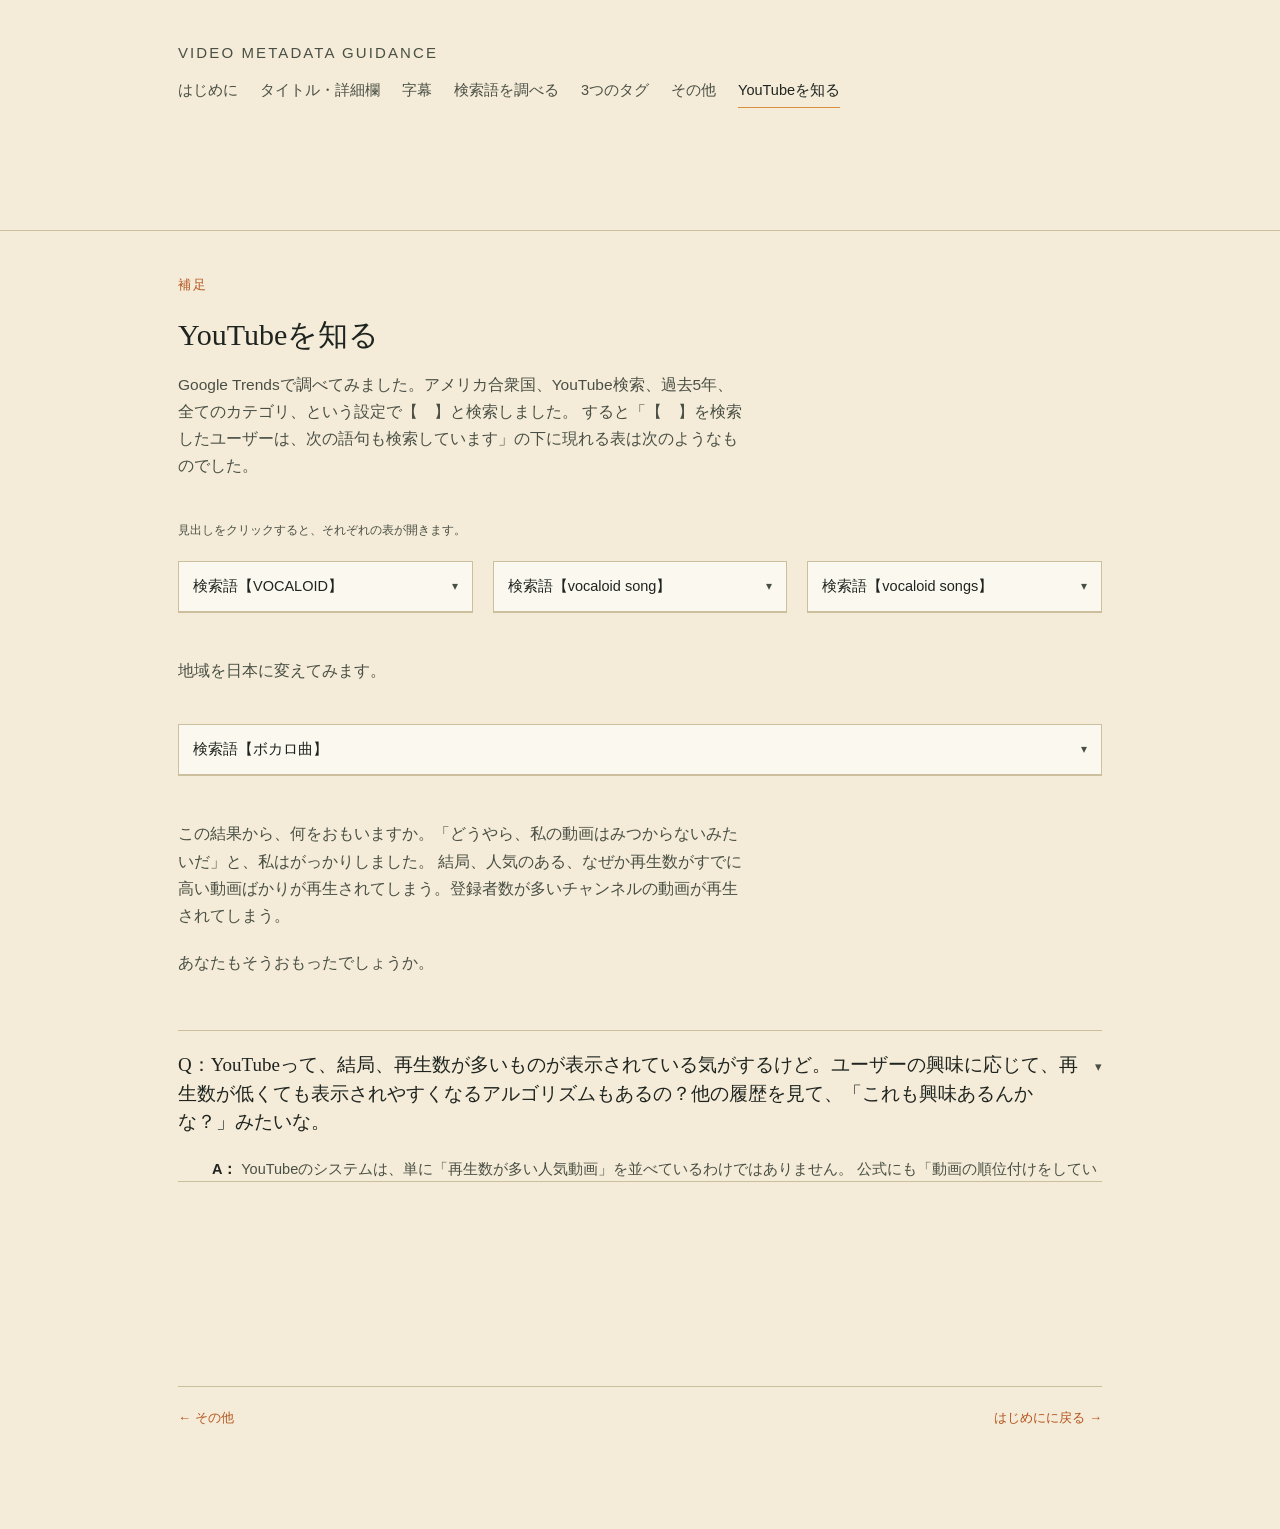
==== algorithm.html @ 9c87a184 "Add files via upload" ====
<!DOCTYPE html>
<html lang="ja">
<head>
<meta charset="UTF-8">
<meta name="viewport" content="width=device-width, initial-scale=1.0">
<title>YouTubeを知る | 動画メタデータ ガイダンス</title>
<link rel="stylesheet" href="style.css">
</head>
<body>

<header class="top">
  <div class="wrap">
    <div class="brand">VIDEO METADATA GUIDANCE</div>
    <nav class="pages">
      <a href="index.html">はじめに</a>
      <a href="description.html">タイトル・詳細欄</a>
      <a href="translation.html">字幕</a>
      <a href="keyword.html">検索語を調べる</a>
      <a href="threetags.html">3つのタグ</a>
      <a href="etc.html">その他</a>
      <a href="algorithm.html" aria-current="page">YouTubeを知る</a>
    </nav>
  </div>
</header>

<div class="wrap">

  <p class="section-label">補足</p>
  <h1>YouTubeを知る</h1>
  <p class="lede">
    Google Trendsで調べてみました。アメリカ合衆国、YouTube検索、過去5年、全てのカテゴリ、という設定で【　】と検索しました。
    すると「【　】を検索したユーザーは、次の語句も検索しています」の下に現れる表は次のようなものでした。
  </p>

  <p class="preview-label">見出しをクリックすると、それぞれの表が開きます。</p>

  <div class="query-row">

    <div class="query-col" data-open="false" id="q-1">
      <button class="query-trigger" data-target="q-1">
        <span class="query-label">検索語【VOCALOID】</span>
        <span class="query-caret">▾</span>
      </button>
      <div class="query-body">
        <div class="query-body-inner">
        <table class="query-table">
          <thead><tr><th>query</th><th class="num-cell">search interest</th></tr></thead>
          <tbody>
          <tr><td>vocaloid songs</td><td class="num-cell">100</td></tr>
          <tr><td>vocaloid cover</td><td class="num-cell">75</td></tr>
          <tr><td>vocaloid song</td><td class="num-cell">65</td></tr>
          <tr><td>vocaloid miku</td><td class="num-cell">58</td></tr>
          <tr><td>miku</td><td class="num-cell">57</td></tr>
          <tr><td>miku vocaloid</td><td class="num-cell">57</td></tr>
          <tr><td>english vocaloid</td><td class="num-cell">39</td></tr>
          <tr><td>vocaloid english</td><td class="num-cell">35</td></tr>
          <tr><td>vocaloid playlist</td><td class="num-cell">33</td></tr>
          <tr><td>hatsune miku vocaloid</td><td class="num-cell">23</td></tr>
          <tr><td>hatsune miku</td><td class="num-cell">23</td></tr>
          <tr><td>len vocaloid</td><td class="num-cell">20</td></tr>
          <tr><td>vocaloid dance</td><td class="num-cell">20</td></tr>
          <tr><td>vocaloid music</td><td class="num-cell">20</td></tr>
          <tr><td>vocaloid len</td><td class="num-cell">20</td></tr>
          <tr><td>teto vocaloid</td><td class="num-cell">19</td></tr>
          <tr><td>vocaloid teto</td><td class="num-cell">19</td></tr>
          <tr><td>teto</td><td class="num-cell">19</td></tr>
          <tr><td>vocaloid english cover</td><td class="num-cell">17</td></tr>
          <tr><td>gumi vocaloid</td><td class="num-cell">16</td></tr>
          <tr><td>rin vocaloid</td><td class="num-cell">16</td></tr>
          <tr><td>ghost vocaloid</td><td class="num-cell">15</td></tr>
          <tr><td>kaito</td><td class="num-cell">15</td></tr>
          <tr><td>vocaloid gumi</td><td class="num-cell">15</td></tr>
          <tr><td>vocaloid kaito</td><td class="num-cell">15</td></tr>
          <tr><td>kaito vocaloid</td><td class="num-cell">15</td></tr>
          <tr><td>gumi</td><td class="num-cell">14</td></tr>
          <tr><td>luka vocaloid</td><td class="num-cell">13</td></tr>
          <tr><td>vocaloid luka</td><td class="num-cell">12</td></tr>
          <tr><td>react to vocaloid</td><td class="num-cell">11</td></tr>
          <tr><td>miku songs</td><td class="num-cell">11</td></tr>
          <tr><td>vocaloid mmd</td><td class="num-cell">10</td></tr>
          <tr><td>mmd vocaloid</td><td class="num-cell">9</td></tr>
          <tr><td>karaoke vocaloid</td><td class="num-cell">9</td></tr>
          <tr><td>vocaloid karaoke</td><td class="num-cell">9</td></tr>
          <tr><td>magnet vocaloid</td><td class="num-cell">9</td></tr>
          <tr><td>vocaloid live</td><td class="num-cell">8</td></tr>
          <tr><td>project sekai</td><td class="num-cell">8</td></tr>
          <tr><td>echo</td><td class="num-cell">8</td></tr>
          <tr><td>vocaloid echo</td><td class="num-cell">7</td></tr>
          <tr><td>echo vocaloid</td><td class="num-cell">7</td></tr>
          <tr><td>sega vocaloid</td><td class="num-cell">7</td></tr>
          <tr><td>oliver vocaloid</td><td class="num-cell">6</td></tr>
          <tr><td>vocaloid oliver</td><td class="num-cell">6</td></tr>
          <tr><td>flower vocaloid</td><td class="num-cell">6</td></tr>
          <tr><td>vocaloid ghost rule</td><td class="num-cell">6</td></tr>
          <tr><td>ghost rule</td><td class="num-cell">6</td></tr>
          <tr><td>ia vocaloid</td><td class="num-cell">6</td></tr>
          <tr><td>vocaloid piano</td><td class="num-cell">6</td></tr>
          <tr><td>meiko vocaloid</td><td class="num-cell">5</td></tr>
          </tbody>
        </table>
        </div>
      </div>
    </div>

    <div class="query-col" data-open="false" id="q-2">
      <button class="query-trigger" data-target="q-2">
        <span class="query-label">検索語【vocaloid song】</span>
        <span class="query-caret">▾</span>
      </button>
      <div class="query-body">
        <div class="query-body-inner">
        <table class="query-table">
          <thead><tr><th>query</th><th class="num-cell">search interest</th></tr></thead>
          <tbody>
          <tr><td>miku songs</td><td class="num-cell">100</td></tr>
          <tr><td>miku</td><td class="num-cell">98</td></tr>
          <tr><td>vocaloid miku</td><td class="num-cell">96</td></tr>
          <tr><td>vocaloid song</td><td class="num-cell">86</td></tr>
          <tr><td>vocaloid cover</td><td class="num-cell">57</td></tr>
          <tr><td>vocaloid english songs</td><td class="num-cell">53</td></tr>
          <tr><td>vocaloid playlist</td><td class="num-cell">49</td></tr>
          <tr><td>hatsune miku songs</td><td class="num-cell">38</td></tr>
          <tr><td>hatsune miku</td><td class="num-cell">38</td></tr>
          <tr><td>vocaloid creepy songs</td><td class="num-cell">36</td></tr>
          <tr><td>creepy vocaloid songs</td><td class="num-cell">36</td></tr>
          <tr><td>len songs</td><td class="num-cell">34</td></tr>
          <tr><td>len vocaloid</td><td class="num-cell">34</td></tr>
          <tr><td>teto vocaloid</td><td class="num-cell">31</td></tr>
          <tr><td>teto</td><td class="num-cell">31</td></tr>
          <tr><td>vocaloid music</td><td class="num-cell">30</td></tr>
          <tr><td>vocaloid love songs</td><td class="num-cell">30</td></tr>
          <tr><td>sad vocaloid songs</td><td class="num-cell">28</td></tr>
          <tr><td>dark vocaloid songs</td><td class="num-cell">27</td></tr>
          <tr><td>popular vocaloid songs</td><td class="num-cell">27</td></tr>
          <tr><td>top vocaloid songs</td><td class="num-cell">23</td></tr>
          <tr><td>vocaloid english cover</td><td class="num-cell">23</td></tr>
          <tr><td>gumi vocaloid</td><td class="num-cell">22</td></tr>
          <tr><td>gumi songs</td><td class="num-cell">22</td></tr>
          <tr><td>gumi</td><td class="num-cell">22</td></tr>
          <tr><td>best vocaloid songs</td><td class="num-cell">22</td></tr>
          <tr><td>kaito vocaloid</td><td class="num-cell">21</td></tr>
          <tr><td>kaito</td><td class="num-cell">21</td></tr>
          <tr><td>miku song</td><td class="num-cell">19</td></tr>
          <tr><td>luka vocaloid</td><td class="num-cell">19</td></tr>
          <tr><td>project sekai</td><td class="num-cell">17</td></tr>
          <tr><td>project sekai songs</td><td class="num-cell">17</td></tr>
          <tr><td>japanese songs</td><td class="num-cell">17</td></tr>
          <tr><td>ghost vocaloid</td><td class="num-cell">16</td></tr>
          <tr><td>how to make vocaloid songs</td><td class="num-cell">11</td></tr>
          <tr><td>kikuo</td><td class="num-cell">10</td></tr>
          <tr><td>rin and len songs</td><td class="num-cell">10</td></tr>
          <tr><td>meiko vocaloid</td><td class="num-cell">9</td></tr>
          <tr><td>meiko vocaloid songs</td><td class="num-cell">9</td></tr>
          <tr><td>kagamine rin</td><td class="num-cell">8</td></tr>
          <tr><td>flower vocaloid</td><td class="num-cell">8</td></tr>
          <tr><td>oliver vocaloid</td><td class="num-cell">8</td></tr>
          <tr><td>vocaloid halloween songs</td><td class="num-cell">8</td></tr>
          <tr><td>halloween vocaloid songs</td><td class="num-cell">8</td></tr>
          <tr><td>neru vocaloid</td><td class="num-cell">8</td></tr>
          <tr><td>world is mine</td><td class="num-cell">8</td></tr>
          <tr><td>rolling girl</td><td class="num-cell">8</td></tr>
          <tr><td>vocaloid christmas songs</td><td class="num-cell">8</td></tr>
          <tr><td>mesmerizer</td><td class="num-cell">8</td></tr>
          <tr><td>maretu</td><td class="num-cell">7</td></tr>
          </tbody>
        </table>
        </div>
      </div>
    </div>

    <div class="query-col" data-open="false" id="q-3">
      <button class="query-trigger" data-target="q-3">
        <span class="query-label">検索語【vocaloid songs】</span>
        <span class="query-caret">▾</span>
      </button>
      <div class="query-body">
        <div class="query-body-inner">
        <table class="query-table">
          <thead><tr><th>query</th><th class="num-cell">search interest</th></tr></thead>
          <tbody>
          <tr><td>miku</td><td class="num-cell">100</td></tr>
          <tr><td>vocaloid miku</td><td class="num-cell">99</td></tr>
          <tr><td>miku songs</td><td class="num-cell">96</td></tr>
          <tr><td>vocaloid song</td><td class="num-cell">85</td></tr>
          <tr><td>vocaloid cover</td><td class="num-cell">57</td></tr>
          <tr><td>vocaloid english songs</td><td class="num-cell">52</td></tr>
          <tr><td>vocaloid playlist</td><td class="num-cell">48</td></tr>
          <tr><td>hatsune miku songs</td><td class="num-cell">38</td></tr>
          <tr><td>hatsune miku</td><td class="num-cell">38</td></tr>
          <tr><td>creepy vocaloid songs</td><td class="num-cell">35</td></tr>
          <tr><td>vocaloid creepy songs</td><td class="num-cell">35</td></tr>
          <tr><td>len vocaloid</td><td class="num-cell">33</td></tr>
          <tr><td>len songs</td><td class="num-cell">33</td></tr>
          <tr><td>teto</td><td class="num-cell">30</td></tr>
          <tr><td>teto vocaloid</td><td class="num-cell">30</td></tr>
          <tr><td>vocaloid music</td><td class="num-cell">30</td></tr>
          <tr><td>vocaloid love songs</td><td class="num-cell">30</td></tr>
          <tr><td>sad vocaloid songs</td><td class="num-cell">27</td></tr>
          <tr><td>dark vocaloid songs</td><td class="num-cell">27</td></tr>
          <tr><td>popular vocaloid songs</td><td class="num-cell">26</td></tr>
          <tr><td>top vocaloid songs</td><td class="num-cell">23</td></tr>
          <tr><td>gumi vocaloid</td><td class="num-cell">22</td></tr>
          <tr><td>vocaloid english cover</td><td class="num-cell">22</td></tr>
          <tr><td>gumi songs</td><td class="num-cell">22</td></tr>
          <tr><td>gumi</td><td class="num-cell">22</td></tr>
          <tr><td>best vocaloid songs</td><td class="num-cell">21</td></tr>
          <tr><td>kaito vocaloid</td><td class="num-cell">21</td></tr>
          <tr><td>kaito</td><td class="num-cell">21</td></tr>
          <tr><td>miku song</td><td class="num-cell">18</td></tr>
          <tr><td>luka vocaloid</td><td class="num-cell">18</td></tr>
          <tr><td>japanese songs</td><td class="num-cell">17</td></tr>
          <tr><td>project sekai songs</td><td class="num-cell">17</td></tr>
          <tr><td>project sekai</td><td class="num-cell">17</td></tr>
          <tr><td>ghost vocaloid</td><td class="num-cell">15</td></tr>
          <tr><td>how to make vocaloid songs</td><td class="num-cell">10</td></tr>
          <tr><td>kikuo</td><td class="num-cell">10</td></tr>
          <tr><td>rin and len songs</td><td class="num-cell">10</td></tr>
          <tr><td>meiko vocaloid songs</td><td class="num-cell">9</td></tr>
          <tr><td>meiko vocaloid</td><td class="num-cell">9</td></tr>
          <tr><td>kagamine rin</td><td class="num-cell">8</td></tr>
          <tr><td>vocaloid halloween songs</td><td class="num-cell">8</td></tr>
          <tr><td>flower vocaloid</td><td class="num-cell">8</td></tr>
          <tr><td>halloween vocaloid songs</td><td class="num-cell">8</td></tr>
          <tr><td>world is mine</td><td class="num-cell">8</td></tr>
          <tr><td>oliver vocaloid</td><td class="num-cell">8</td></tr>
          <tr><td>vocaloid christmas songs</td><td class="num-cell">8</td></tr>
          <tr><td>mesmerizer</td><td class="num-cell">8</td></tr>
          <tr><td>neru vocaloid</td><td class="num-cell">8</td></tr>
          <tr><td>rolling girl</td><td class="num-cell">8</td></tr>
          <tr><td>gakupo</td><td class="num-cell">7</td></tr>
          </tbody>
        </table>
        </div>
      </div>
    </div>

  </div>

  <p class="lede">地域を日本に変えてみます。</p>

  <div class="query-row query-row-single">

    <div class="query-col" data-open="false" id="q-4">
      <button class="query-trigger" data-target="q-4">
        <span class="query-label">検索語【ボカロ曲】</span>
        <span class="query-caret">▾</span>
      </button>
      <div class="query-body">
        <div class="query-body-inner">
        <table class="query-table">
          <thead><tr><th>query</th><th class="num-cell">search interest</th></tr></thead>
          <tbody>
          <tr><td>ボカロ 曲</td><td class="num-cell">100</td></tr>
          <tr><td>曲</td><td class="num-cell">100</td></tr>
          <tr><td>ボカロ</td><td class="num-cell">100</td></tr>
          <tr><td>曲 ボカロ</td><td class="num-cell">96</td></tr>
          <tr><td>曲 人気</td><td class="num-cell">17</td></tr>
          <tr><td>ボカロ 人気</td><td class="num-cell">17</td></tr>
          <tr><td>人気 曲</td><td class="num-cell">17</td></tr>
          <tr><td>ボカロ 曲 人気</td><td class="num-cell">17</td></tr>
          <tr><td>人気 曲 ボカロ</td><td class="num-cell">17</td></tr>
          <tr><td>人気 ボカロ</td><td class="num-cell">17</td></tr>
          <tr><td>ボカロ 人気 曲</td><td class="num-cell">17</td></tr>
          <tr><td>人気 ボカロ 曲</td><td class="num-cell">16</td></tr>
          <tr><td>ボカロ メドレー</td><td class="num-cell">12</td></tr>
          <tr><td>ボカロ 歌っ て みた</td><td class="num-cell">7</td></tr>
          <tr><td>歌 ボカロ</td><td class="num-cell">7</td></tr>
          <tr><td>歌っ て みた</td><td class="num-cell">6</td></tr>
          <tr><td>ボカロ カラオケ</td><td class="num-cell">5</td></tr>
          <tr><td>カラオケ ボカロ</td><td class="num-cell">5</td></tr>
          <tr><td>プロセカ 曲</td><td class="num-cell">3</td></tr>
          <tr><td>ボカロ かっこいい 曲</td><td class="num-cell">3</td></tr>
          <tr><td>かっこいい 曲 ボカロ</td><td class="num-cell">3</td></tr>
          <tr><td>プロセカ</td><td class="num-cell">3</td></tr>
          <tr><td>かっこいい 曲</td><td class="num-cell">3</td></tr>
          <tr><td>かっこいい ボカロ</td><td class="num-cell">3</td></tr>
          <tr><td>かっこいい ボカロ 曲</td><td class="num-cell">3</td></tr>
          <tr><td>人気 の 曲</td><td class="num-cell">3</td></tr>
          <tr><td>ボカロ ピアノ</td><td class="num-cell">2</td></tr>
          <tr><td>ボカロ 病み 曲</td><td class="num-cell">2</td></tr>
          <tr><td>病み 曲 ボカロ</td><td class="num-cell">2</td></tr>
          <tr><td>ピアノ ボカロ</td><td class="num-cell">2</td></tr>
          <tr><td>病み 曲</td><td class="num-cell">2</td></tr>
          <tr><td>可愛い 曲 ボカロ</td><td class="num-cell">2</td></tr>
          <tr><td>ボカロ 可愛い 曲</td><td class="num-cell">2</td></tr>
          <tr><td>可愛い 曲</td><td class="num-cell">2</td></tr>
          <tr><td>可愛い ボカロ</td><td class="num-cell">2</td></tr>
          <tr><td>東方 曲</td><td class="num-cell">2</td></tr>
          <tr><td>流行り の 曲</td><td class="num-cell">2</td></tr>
          <tr><td>可愛い ボカロ 曲</td><td class="num-cell">2</td></tr>
          <tr><td>流行り の 曲 ボカロ</td><td class="num-cell">2</td></tr>
          <tr><td>東方</td><td class="num-cell">2</td></tr>
          <tr><td>夏 ボカロ</td><td class="num-cell">2</td></tr>
          <tr><td>デュエット 曲</td><td class="num-cell">2</td></tr>
          <tr><td>初音 ミク</td><td class="num-cell">2</td></tr>
          <tr><td>ボカロ 懐かしい 曲</td><td class="num-cell">2</td></tr>
          <tr><td>デュエット 曲 ボカロ</td><td class="num-cell">2</td></tr>
          <tr><td>ボカロ デュエット 曲</td><td class="num-cell">2</td></tr>
          <tr><td>懐かしい 曲</td><td class="num-cell">2</td></tr>
          <tr><td>ボカロ 悲しい 曲</td><td class="num-cell">2</td></tr>
          <tr><td>懐かしい ボカロ</td><td class="num-cell">2</td></tr>
          <tr><td>悲しい 曲 ボカロ</td><td class="num-cell">2</td></tr>
          </tbody>
        </table>
        </div>
      </div>
    </div>

  </div>

  <div class="field-block">
    <p class="lede" style="margin-bottom:20px;">
      この結果から、何をおもいますか。「どうやら、私の動画はみつからないみたいだ」と、私はがっかりしました。
      結局、人気のある、なぜか再生数がすでに高い動画ばかりが再生されてしまう。登録者数が多いチャンネルの動画が再生されてしまう。
    </p>
    <p class="lede" style="margin-bottom:0;">
      あなたもそうおもったでしょうか。
    </p>
  </div>

  <div class="accordion" id="accordion">

    <div class="acc-item" data-open="false" id="acc-1">
      <button class="acc-trigger" data-target="acc-1">
        <span class="acc-head">
          <span class="acc-title">Q：YouTubeって、結局、再生数が多いものが表示されている気がするけど。ユーザーの興味に応じて、再生数が低くても表示されやすくなるアルゴリズムもあるの？他の履歴を見て、「これも興味あるんかな？」みたいな。</span>
          <span class="acc-caret">▾</span>
        </span>
      </button>
      <div class="acc-body">
        <div class="acc-body-inner">

          <p>
            <strong style="color:var(--ink);">A：</strong>
            YouTubeのシステムは、単に「再生数が多い人気動画」を並べているわけではありません。
            公式にも「動画の順位付けをしているのではなく、視聴者一人ひとりに合わせた動画を引き出すシステム（パーソナライゼーション）」であると明言されています。<sup>[1]</sup>
          </p>
          <p>
            具体的に、再生数が少なくてもあなたの画面に表示される仕組みや、裏側のアルゴリズムは以下の通りです。
          </p>

          <p style="color:var(--ink); font-weight:500; margin-top:20px;">① 2段階の選考（候補生成とランキング）</p>
          <p>
            YouTubeのアルゴリズムは、動画を選ぶ際に大きく2つのステップを踏んでいます。<sup>[1]</sup>
          </p>
          <p>
            <strong style="color:var(--ink);">ステップ1：候補生成（Candidate Generation）</strong><br>
            膨大な動画（数百万本以上）の中から、あなたの「視聴履歴」「検索履歴」、さらに「あなたと似た視聴傾向を持つ他のユーザーの動き」をAIが分析します。
            ここで「この人はこれも興味あるんじゃないか？」という動画が数百本まで絞り込まれます。
            この段階では、再生数の多さは関係なく、趣味嗜好のマッチ度が最優先されます。<sup>[1]</sup>
          </p>
          <p>
            <strong style="color:var(--ink);">ステップ2：ランキング（Ranking）</strong><br>
            絞り込まれた数百本の中で、最終的な表示順位（おすすめの上位に置くかなど）を決めます。
            ここで初めて「クリック率」や「視聴維持率（どれだけ長く見られているか）」といった動画のパフォーマンスが加味されます。<sup>[1]</sup>
          </p>
          <p>
            つまり、ステップ1の時点であなたの興味にドンピシャであれば、再生数が100回や200回といった生まれたての動画でも、あなたのおすすめ画面（ホーム画面）の候補にしっかりと残ります。
          </p>

          <p style="color:var(--ink); font-weight:500; margin-top:20px;">② 「これも興味あるかも？」を予測する仕組み</p>
          <p>
            質問にある「他の履歴を見て連想する」ような動きは、協調フィルタリング（Collaborative Filtering）やディープラーニングといったAI技術によって行われています。
          </p>
          <p>
            <strong style="color:var(--ink);">ジャンルが違ってもおすすめされる理由</strong><br>
            例えば、あなたが普段「ガジェットのレビュー動画」と「ソロキャンプの動画」をよく見ているとします。
            するとAIは、「ガジェット好きとキャンプ好きの人は、実は『自作の軽キャンピングカー動画』もよく見ているな」という隠れた共通パターンを学習します。
          </p>
          <p>
            <strong style="color:var(--ink);">ニッチな動画の拾い上げ</strong><br>
            たとえその『軽キャンピングカー動画』の再生数が数十回しかなくても、あなたの過去の視聴履歴の組み合わせから「この人なら高確率で興味を持つ」とAIが判断すれば、ピンポイントであなたのおすすめに浮上してきます。
          </p>

          <p style="color:var(--ink); font-weight:500; margin-top:20px;">③ なぜ「結局、再生数が多いもの」に見えるのか？</p>
          <p>
            それでも再生数が多い動画ばかりが目につくのには、以下の理由があります。
          </p>
          <p>
            <strong style="color:var(--ink);">ホーム画面と「次の動画（関連動画）」の違い</strong><br>
            YouTubeの公式解説によると、ホーム画面は「あなたの好みの履歴」を最も重視して動画を集めますが、
            動画を再生している横に出てくる「次の動画（関連動画）」は、今見ている動画と関連性が高く、かつ「みんなが次によく見ている（＝再生数や満足度が高い）動画」が選ばれやすい傾向があります。
          </p>
          <p>
            <strong style="color:var(--ink);">打率の高さ（クリック率）</strong><br>
            再生数が多い動画は、サムネイルの魅力やテーマの普遍性が高く、多くの人が思わずクリックしてしまう「万人受けする要素」を持っています。
            そのため、AIが小規模な動画を提案してくれていても、無意識にスルーしてしまい、結果的に大ヒット動画ばかりが記憶に残るという心理的な側面もあります。
          </p>

          <p style="color:var(--ink); font-weight:500; margin-top:20px;">④ 探索（Exploration）アルゴリズム</p>
          <p>
            YouTubeの推薦システムには、ユーザーが同じような動画ばかり見て飽きるのを防ぐため、意図的に「新しい出会いを提供する（探索：Exploration）」ロジックが組み込まれています。
          </p>
          <p>
            <strong style="color:var(--ink);">フィルターバブルの破壊</strong><br>
            普段の視聴傾向から少しだけ外れた、あるいは同じジャンルでも「まだあなたが一度も見たことがない、再生数の少ないチャンネル」の動画を、ホーム画面のスクロールの途中にポツンと混ぜて表示させます。
            これは、ユーザーの潜在的な新しい興味を開拓するためのアルゴリズム的な「実験」です。
          </p>

        </div>
      </div>
    </div>

  </div>

</div>

<div class="wrap">
  <footer class="pagefoot">
    <a href="etc.html">← その他</a>
    <a href="index.html">はじめにに戻る →</a>
  </footer>
</div>

<script>
  // クリックで開閉するトグル共通処理（アコーディオン・Q&A・検索語表で共用）。
  // 高さは grid-template-rows: 0fr / 1fr の切り替えでCSS側が自動対応するため、
  // JS側は data-open の付け替えだけでよい。
  function setupToggle(triggerSelector, itemSelector) {
    document.querySelectorAll(triggerSelector).forEach(trigger => {
      trigger.addEventListener('click', () => {
        const item = trigger.closest(itemSelector);
        const isOpen = item.getAttribute('data-open') === 'true';
        item.setAttribute('data-open', isOpen ? 'false' : 'true');
      });
    });
  }

  setupToggle('.acc-trigger', '.acc-item');
  setupToggle('.qa-trigger', '.qa-item');
  setupToggle('.query-trigger', '.query-col');
</script>

<button class="to-top" id="toTop" aria-label="ページの一番上へ戻る">
  <svg viewBox="0 0 24 24" stroke-width="2" stroke-linecap="round" stroke-linejoin="round">
    <path d="M12 19V5"></path>
    <path d="M5 12l7-7 7 7"></path>
  </svg>
</button>
<script>
  const toTop = document.getElementById('toTop');
  window.addEventListener('scroll', () => {
    toTop.classList.toggle('visible', window.scrollY > 300);
  });
  toTop.addEventListener('click', () => {
    window.scrollTo({ top: 0, behavior: 'smooth' });
  });
</script>

</body>
</html>
---- style.css ----
:root {
  --bg: #f4ecd8;
  --ink: #1f2420;
  --ink-soft: #4a4f45;
  --line: #cbbf9e;
  --panel: #fbf8ef;
  --accent: #b5551f;
  --accent-soft: #d98e3e;
  --good: #4c6b4f;
  --warn: #b5551f;
}

/* ---------- 基本 ---------- */
* { box-sizing: border-box; }

body {
  margin: 0;
  background: var(--bg);
  color: var(--ink);
  font-family: "Hiragino Mincho ProN", "Yu Mincho", Georgia, serif;
  line-height: 1.75;
}

.wrap { max-width: 980px; margin: 0 auto; padding: 0 28px 100px; }
.sans { font-family: "Hiragino Kaku Gothic ProN", "Yu Gothic", sans-serif; }

/* ---------- ヘッダー・ナビゲーション ---------- */
header.top {
  border-bottom: 1px solid var(--line);
  padding: 40px 0 22px;
  margin-bottom: 44px;
}
header.top .wrap {
  display: flex;
  align-items: baseline;
  justify-content: space-between;
  flex-wrap: wrap;
  gap: 12px 24px;
}
.brand {
  font-size: 15px;
  letter-spacing: 0.14em;
  color: var(--ink-soft);
  font-family: "Hiragino Kaku Gothic ProN", "Yu Gothic", sans-serif;
}
nav.pages {
  display: flex;
  gap: 22px;
  flex-wrap: wrap;
  font-family: "Hiragino Kaku Gothic ProN", "Yu Gothic", sans-serif;
}
nav.pages a {
  font-size: 14.5px;
  color: var(--ink-soft);
  text-decoration: none;
  padding-bottom: 3px;
  border-bottom: 1px solid transparent;
}
nav.pages a:hover,
nav.pages a[aria-current="page"] {
  color: var(--ink);
  border-bottom-color: var(--accent-soft);
}

/* ---------- 見出し・リード文 ---------- */
h1 { font-size: 30px; font-weight: 500; margin: 0 0 10px; }
.lede {
  font-family: "Hiragino Kaku Gothic ProN", "Yu Gothic", sans-serif;
  font-size: 15.5px;
  color: var(--ink-soft);
  max-width: 66ch;
  margin: 0 0 40px;
}
.section-label {
  font-family: "Hiragino Kaku Gothic ProN", "Yu Gothic", sans-serif;
  font-size: 12.5px;
  letter-spacing: 0.12em;
  color: var(--accent);
  margin: 0 0 12px;
}

/* ---------- 入力ブロック共通 ---------- */
.field-block { margin-bottom: 54px; }
.field-head {
  display: flex;
  justify-content: space-between;
  align-items: baseline;
  margin-bottom: 10px;
  flex-wrap: wrap;
  gap: 6px 16px;
}
.field-head h2 { font-size: 20px; font-weight: 500; margin: 0; }
.field-note {
  font-family: "Hiragino Kaku Gothic ProN", "Yu Gothic", sans-serif;
  font-size: 13.5px;
  color: var(--ink-soft);
  margin: 0 0 14px;
}

.counter {
  font-family: "SFMono-Regular", Menlo, Consolas, monospace;
  font-size: 13.5px;
  color: var(--ink-soft);
}
.counter b { color: var(--ink); font-weight: 600; }
.counter.state-good b { color: var(--good); }
.counter.state-warn b { color: var(--warn); }

textarea,
input[type="text"],
select {
  width: 100%;
  font-family: "Hiragino Kaku Gothic ProN", "Yu Gothic", sans-serif;
  font-size: 14.5px;
  color: var(--ink);
  background: var(--panel);
  border: 1px solid var(--line);
  padding: 12px 14px;
  resize: vertical;
  line-height: 1.7;
}
textarea:focus,
input[type="text"]:focus,
select:focus {
  outline: none;
  border-color: var(--accent-soft);
}
#titleInput { font-size: 17px; }
#descInput { min-height: 220px; }

.row2 { display: grid; grid-template-columns: 1fr 1fr; gap: 20px; margin-bottom: 16px; }
.row2 label {
  display: block;
  font-family: "Hiragino Kaku Gothic ProN", "Yu Gothic", sans-serif;
  font-size: 12.5px;
  color: var(--ink-soft);
  margin-bottom: 6px;
}

/* ---------- 目盛り付きプログレスバー ---------- */
.ruler { position: relative; height: 8px; background: var(--line); margin: 14px 0 6px; }
.ruler .fill {
  position: absolute;
  top: 0; left: 0; height: 100%;
  background: var(--accent-soft);
  transition: width 0.1s linear;
}
.ruler .fill.over { background: var(--warn); }
.ruler .mark { position: absolute; top: -3px; width: 1px; height: 14px; background: var(--ink); opacity: 0.35; }
.ruler .mark-label {
  position: absolute;
  top: 12px;
  font-size: 11px;
  font-family: "Hiragino Kaku Gothic ProN", "Yu Gothic", sans-serif;
  color: var(--ink-soft);
  white-space: nowrap;
  transform: translateX(-50%);
}

/* ---------- 検索結果プレビュー（SERP） ---------- */
.preview-label {
  font-family: "Hiragino Kaku Gothic ProN", "Yu Gothic", sans-serif;
  font-size: 12px;
  color: var(--ink-soft);
  margin: 34px 0 8px;
}
.serp {
  background: var(--panel);
  border: 1px solid var(--line);
  padding: 16px 18px;
  max-width: 560px;
}
.serp .serp-title {
  color: #1a0dab;
  font-family: Arial, sans-serif;
  font-size: 18px;
  line-height: 1.3;
  margin-bottom: 4px;
  word-break: break-word;
}
.serp .serp-meta {
  font-family: Arial, sans-serif;
  font-size: 12.5px;
  color: #4a4f45;
  margin-bottom: 6px;
}
.serp .serp-desc {
  font-family: Arial, sans-serif;
  font-size: 13px;
  color: #3c3c3c;
  line-height: 1.5;
}
.serp .serp-desc .cut { color: #8a8578; }

/* ---------- 統計表示 ---------- */
.stat-bar { display: flex; gap: 28px; margin: 16px 0 4px; flex-wrap: wrap; }
.stat { font-family: "Hiragino Kaku Gothic ProN", "Yu Gothic", sans-serif; }
.stat .num {
  font-family: "SFMono-Regular", Menlo, Consolas, monospace;
  font-size: 22px;
  color: var(--ink);
  display: block;
}
.stat .num.warn { color: var(--warn); }
.stat .num.good { color: var(--good); }
.stat .label { font-size: 12px; color: var(--ink-soft); }

/* ---------- ヒント・注意リスト ---------- */
.tips {
  font-family: "Hiragino Kaku Gothic ProN", "Yu Gothic", sans-serif;
  margin-top: 22px;
  padding-top: 18px;
  border-top: 1px solid var(--line);
}
.tips ul { margin: 0; padding-left: 0; list-style: none; }
.tips li {
  font-size: 13.5px;
  color: var(--ink-soft);
  padding: 8px 0 8px 18px;
  position: relative;
}
.tips li::before { content: "―"; position: absolute; left: 0; color: var(--accent-soft); }
.tips li.flag { color: var(--warn); }
.tips li.flag::before { content: "!"; color: var(--warn); font-weight: bold; }

/* ---------- トップページ：ページ一覧マップ ---------- */
.map {
  display: grid;
  grid-template-columns: 1fr;
  gap: 1px;
  background: var(--line);
  border: 1px solid var(--line);
  margin-bottom: 52px;
}
.map a {
  background: var(--panel);
  text-decoration: none;
  color: inherit;
  padding: 22px 24px;
  display: flex;
  flex-direction: column;
  gap: 8px;
  transition: background 0.15s ease;
}
.map a:hover { background: #fffdf6; }
.map h2 { font-size: 19px; font-weight: 500; margin: 0; }
.map p {
  font-family: "Hiragino Kaku Gothic ProN", "Yu Gothic", sans-serif;
  font-size: 13.5px;
  color: var(--ink-soft);
  margin: 0;
  line-height: 1.65;
}
.map .go {
  font-family: "Hiragino Kaku Gothic ProN", "Yu Gothic", sans-serif;
  font-size: 13px;
  color: var(--accent);
  white-space: nowrap;
}

/* ---------- トップページ：共通の考え方 ---------- */
.principles { border-top: 1px solid var(--line); padding-top: 32px; }
.principles ol {
  font-family: "Hiragino Kaku Gothic ProN", "Yu Gothic", sans-serif;
  padding: 0;
  margin: 0;
  list-style: none;
  counter-reset: p;
}
.principles li {
  counter-increment: p;
  display: grid;
  grid-template-columns: 30px 1fr;
  gap: 4px 16px;
  padding: 16px 0;
  border-bottom: 1px solid var(--line);
  font-size: 14.5px;
  color: var(--ink-soft);
}
.principles li::before {
  content: counter(p);
  font-family: Georgia, serif;
  font-size: 15px;
  color: var(--accent);
}
.principles strong {
  display: block;
  color: var(--ink);
  font-weight: 500;
  margin-bottom: 3px;
}

/* ---------- 字幕ページ：言語チェックリスト ---------- */
.lang-grid {
  display: grid;
  grid-template-columns: repeat(auto-fill, minmax(150px, 1fr));
  gap: 1px;
  background: var(--line);
  border: 1px solid var(--line);
  margin-top: 6px;
}
.lang-grid label {
  background: var(--panel);
  padding: 10px 12px;
  display: flex;
  align-items: center;
  gap: 8px;
  font-family: "Hiragino Kaku Gothic ProN", "Yu Gothic", sans-serif;
  font-size: 13.5px;
  cursor: pointer;
}
.lang-grid input[type="checkbox"] { accent-color: var(--accent); }

/* ---------- 検索語ページ：タグ入力 ---------- */
.tag-input-row { display: flex; gap: 8px; margin-bottom: 14px; }
.tag-input-row input { flex: 1; }
.tag-input-row button {
  font-family: "Hiragino Kaku Gothic ProN", "Yu Gothic", sans-serif;
  font-size: 14px;
  background: var(--ink);
  color: var(--bg);
  border: none;
  padding: 0 22px;
  cursor: pointer;
}
.tag-input-row button:hover { background: var(--accent); }

.tag-list { display: flex; flex-wrap: wrap; gap: 8px; margin-bottom: 14px; min-height: 34px; }
.tag-chip {
  font-family: "Hiragino Kaku Gothic ProN", "Yu Gothic", sans-serif;
  font-size: 13.5px;
  background: var(--panel);
  border: 1px solid var(--line);
  padding: 6px 10px 6px 12px;
  display: flex;
  align-items: center;
  gap: 8px;
}
.tag-chip .len { color: var(--ink-soft); font-size: 11.5px; }
.tag-chip .remove { cursor: pointer; color: var(--ink-soft); font-size: 15px; line-height: 1; }
.tag-chip .remove:hover { color: var(--warn); }
.tag-chip.over { border-color: var(--warn); }

/* ---------- 検索語ページ：キーワード頻度テーブル ---------- */
.kw-table {
  width: 100%;
  border-collapse: collapse;
  font-family: "Hiragino Kaku Gothic ProN", "Yu Gothic", sans-serif;
  font-size: 13.5px;
}
.kw-table th, .kw-table td { text-align: left; padding: 9px 10px; border-bottom: 1px solid var(--line); }
.kw-table th { color: var(--ink-soft); font-weight: 500; font-size: 12px; letter-spacing: 0.04em; }
.kw-table td.bar-cell { width: 40%; }
.kw-bar { height: 10px; background: var(--accent-soft); }
.kw-table tr.in-tags td:first-child { color: var(--good); }

/* ---------- アコーディオン（トグル開閉） ---------- */
.accordion { border-top: 1px solid var(--line); margin-bottom: 44px; }
.acc-item { border-bottom: 1px solid var(--line); }

.acc-trigger {
  display: block;
  width: 100%;
  text-align: left;
  background: none;
  border: none;
  cursor: pointer;
  padding: 20px 0;
  font: inherit;
  color: var(--ink);
}
.acc-trigger:hover .acc-title { color: var(--accent); }
.acc-trigger:focus-visible { outline: 2px solid var(--accent-soft); outline-offset: 4px; }

.acc-head { display: flex; align-items: baseline; gap: 14px; }
.acc-mark {
  font-family: Georgia, serif;
  font-size: 20px;
  color: var(--accent);
  flex-shrink: 0;
  width: 1.4em;
}
.acc-title {
  font-size: 19px;
  font-weight: 500;
  line-height: 1.5;
  transition: color 0.15s ease;
}
.acc-caret {
  margin-left: auto;
  font-family: "Hiragino Kaku Gothic ProN", "Yu Gothic", sans-serif;
  font-size: 13px;
  color: var(--ink-soft);
  flex-shrink: 0;
  transition: transform 0.15s ease;
}
.acc-item[data-open="true"] .acc-caret { transform: rotate(180deg); }

.acc-body {
  display: grid;
  grid-template-rows: 0fr;
  transition: grid-template-rows 0.25s ease;
}
.acc-item[data-open="true"] .acc-body { grid-template-rows: 1fr; }

.acc-body-inner {
  overflow: hidden;
  font-family: "Hiragino Kaku Gothic ProN", "Yu Gothic", sans-serif;
  font-size: 14.5px;
  color: var(--ink-soft);
  padding: 0 0 24px 34px;
}
.acc-body-inner p { margin: 0 0 14px; }
.acc-body-inner p:last-child { margin-bottom: 0; }
.acc-body-inner code {
  font-family: "SFMono-Regular", Menlo, Consolas, monospace;
  font-size: 13px;
  background: var(--panel);
  border: 1px solid var(--line);
  padding: 1px 6px;
}

/* Q&A：入れ子のトグル */
.qa-block { margin-top: 4px; }
.qa-item { border-top: 1px solid var(--line); }
.qa-item:first-child { border-top: none; }

.qa-trigger {
  display: flex;
  align-items: baseline;
  gap: 10px;
  width: 100%;
  text-align: left;
  background: none;
  border: none;
  cursor: pointer;
  padding: 14px 0;
  font: inherit;
}
.qa-trigger:hover .qa-label { color: var(--accent); }
.qa-trigger:focus-visible { outline: 2px solid var(--accent-soft); outline-offset: 4px; }

.qa-mark {
  font-family: "Hiragino Kaku Gothic ProN", "Yu Gothic", sans-serif;
  font-size: 13px;
  font-weight: 700;
  color: var(--accent);
  flex-shrink: 0;
}
.qa-label {
  font-family: "Hiragino Kaku Gothic ProN", "Yu Gothic", sans-serif;
  font-size: 14.5px;
  color: var(--ink);
  line-height: 1.6;
  transition: color 0.15s ease;
}
.qa-caret {
  margin-left: auto;
  font-size: 12px;
  color: var(--ink-soft);
  flex-shrink: 0;
  transition: transform 0.15s ease;
}
.qa-item[data-open="true"] .qa-caret { transform: rotate(180deg); }

.qa-body {
  display: grid;
  grid-template-rows: 0fr;
  transition: grid-template-rows 0.25s ease;
}
.qa-item[data-open="true"] .qa-body { grid-template-rows: 1fr; }

.qa-body-inner {
  overflow: hidden;
  font-family: "Hiragino Kaku Gothic ProN", "Yu Gothic", sans-serif;
  font-size: 14px;
  color: var(--ink-soft);
  padding: 0 0 18px 23px;
}
.qa-body-inner p { margin: 0 0 10px; }
.qa-body-inner p:last-child { margin-bottom: 0; }
.qa-body-inner code {
  font-family: "SFMono-Regular", Menlo, Consolas, monospace;
  font-size: 12.5px;
  background: var(--panel);
  border: 1px solid var(--line);
  padding: 1px 6px;
}
.qa-body-inner ul { margin: 8px 0; padding-left: 20px; }
.qa-body-inner li { margin-bottom: 4px; }

/* ---------- ページトップへ戻る（固定ボタン） ---------- */
.to-top {
  position: fixed;
  right: 24px;
  bottom: 24px;
  width: 46px;
  height: 46px;
  display: flex;
  align-items: center;
  justify-content: center;
  background: var(--ink);
  border: 1px solid var(--ink);
  border-radius: 50%;
  cursor: pointer;
  opacity: 0;
  visibility: hidden;
  transform: translateY(8px);
  transition: opacity 0.2s ease, transform 0.2s ease, background 0.15s ease;
  z-index: 100;
}
.to-top.visible { opacity: 1; visibility: visible; transform: translateY(0); }
.to-top:hover { background: var(--accent); border-color: var(--accent); }
.to-top:focus-visible { outline: 2px solid var(--accent-soft); outline-offset: 3px; }
.to-top svg { width: 20px; height: 20px; stroke: var(--bg); fill: none; }

@media (max-width: 620px) {
  .to-top { right: 16px; bottom: 16px; width: 42px; height: 42px; }
}

/* ---------- 検索語トグル：横並びの表グループ ---------- */
.query-row {
  display: grid;
  grid-template-columns: repeat(3, 1fr);
  gap: 20px;
  align-items: start;
  margin: 20px 0 44px;
}
.query-col { min-width: 0; }

.query-trigger {
  display: flex;
  align-items: center;
  gap: 10px;
  width: 100%;
  text-align: left;
  background: var(--panel);
  border: 1px solid var(--line);
  cursor: pointer;
  padding: 12px 14px;
  font: inherit;
}
.query-trigger:hover { border-color: var(--accent-soft); }
.query-trigger:hover .query-label { color: var(--accent); }
.query-trigger:focus-visible { outline: 2px solid var(--accent-soft); outline-offset: 3px; }

.query-label {
  font-family: "Hiragino Kaku Gothic ProN", "Yu Gothic", sans-serif;
  font-size: 14.5px;
  font-weight: 500;
  color: var(--ink);
  transition: color 0.15s ease;
}
.query-caret {
  margin-left: auto;
  font-size: 12px;
  color: var(--ink-soft);
  flex-shrink: 0;
  transition: transform 0.15s ease;
}
.query-col[data-open="true"] .query-caret { transform: rotate(180deg); }
.query-col[data-open="true"] .query-trigger { border-color: var(--accent-soft); }

.query-body {
  display: grid;
  grid-template-rows: 0fr;
  transition: grid-template-rows 0.25s ease;
}
.query-col[data-open="true"] .query-body { grid-template-rows: 1fr; }

.query-body-inner {
  overflow: hidden auto;
  max-height: 420px;
  border: 1px solid var(--line);
  border-top: none;
}

.query-table {
  width: 100%;
  border-collapse: collapse;
  font-family: "Hiragino Kaku Gothic ProN", "Yu Gothic", sans-serif;
  font-size: 12.5px;
}
.query-table th, .query-table td {
  text-align: left;
  padding: 6px 10px;
  border-bottom: 1px solid var(--line);
}
.query-table th {
  position: sticky;
  top: 0;
  background: var(--panel);
  color: var(--ink-soft);
  font-weight: 500;
  font-size: 11px;
  letter-spacing: 0.04em;
}
.query-table td.num-cell {
  font-family: "SFMono-Regular", Menlo, Consolas, monospace;
  color: var(--ink-soft);
  text-align: right;
  width: 3.5em;
}
.query-table tr:last-child td { border-bottom: none; }

@media (max-width: 820px) {
  .query-row { grid-template-columns: 1fr; }
}

.query-row.query-row-single { grid-template-columns: 1fr; }

/* ---------- フッター ---------- */
footer.pagefoot {
  margin-top: 60px;
  padding-top: 20px;
  border-top: 1px solid var(--line);
  font-family: "Hiragino Kaku Gothic ProN", "Yu Gothic", sans-serif;
  font-size: 13px;
  color: var(--ink-soft);
  display: flex;
  justify-content: space-between;
  flex-wrap: wrap;
  gap: 8px 16px;
}
footer.pagefoot a { color: var(--accent); text-decoration: none; }

footer {
  margin-top: 56px;
  font-family: "Hiragino Kaku Gothic ProN", "Yu Gothic", sans-serif;
  font-size: 12.5px;
  color: var(--ink-soft);
}

/* ---------- レスポンシブ ---------- */
@media (max-width: 620px) {
  h1 { font-size: 24px; }
  .map { grid-template-columns: 1fr; }
  .field-head { flex-direction: column; align-items: flex-start; }
  .row2 { grid-template-columns: 1fr; }
}
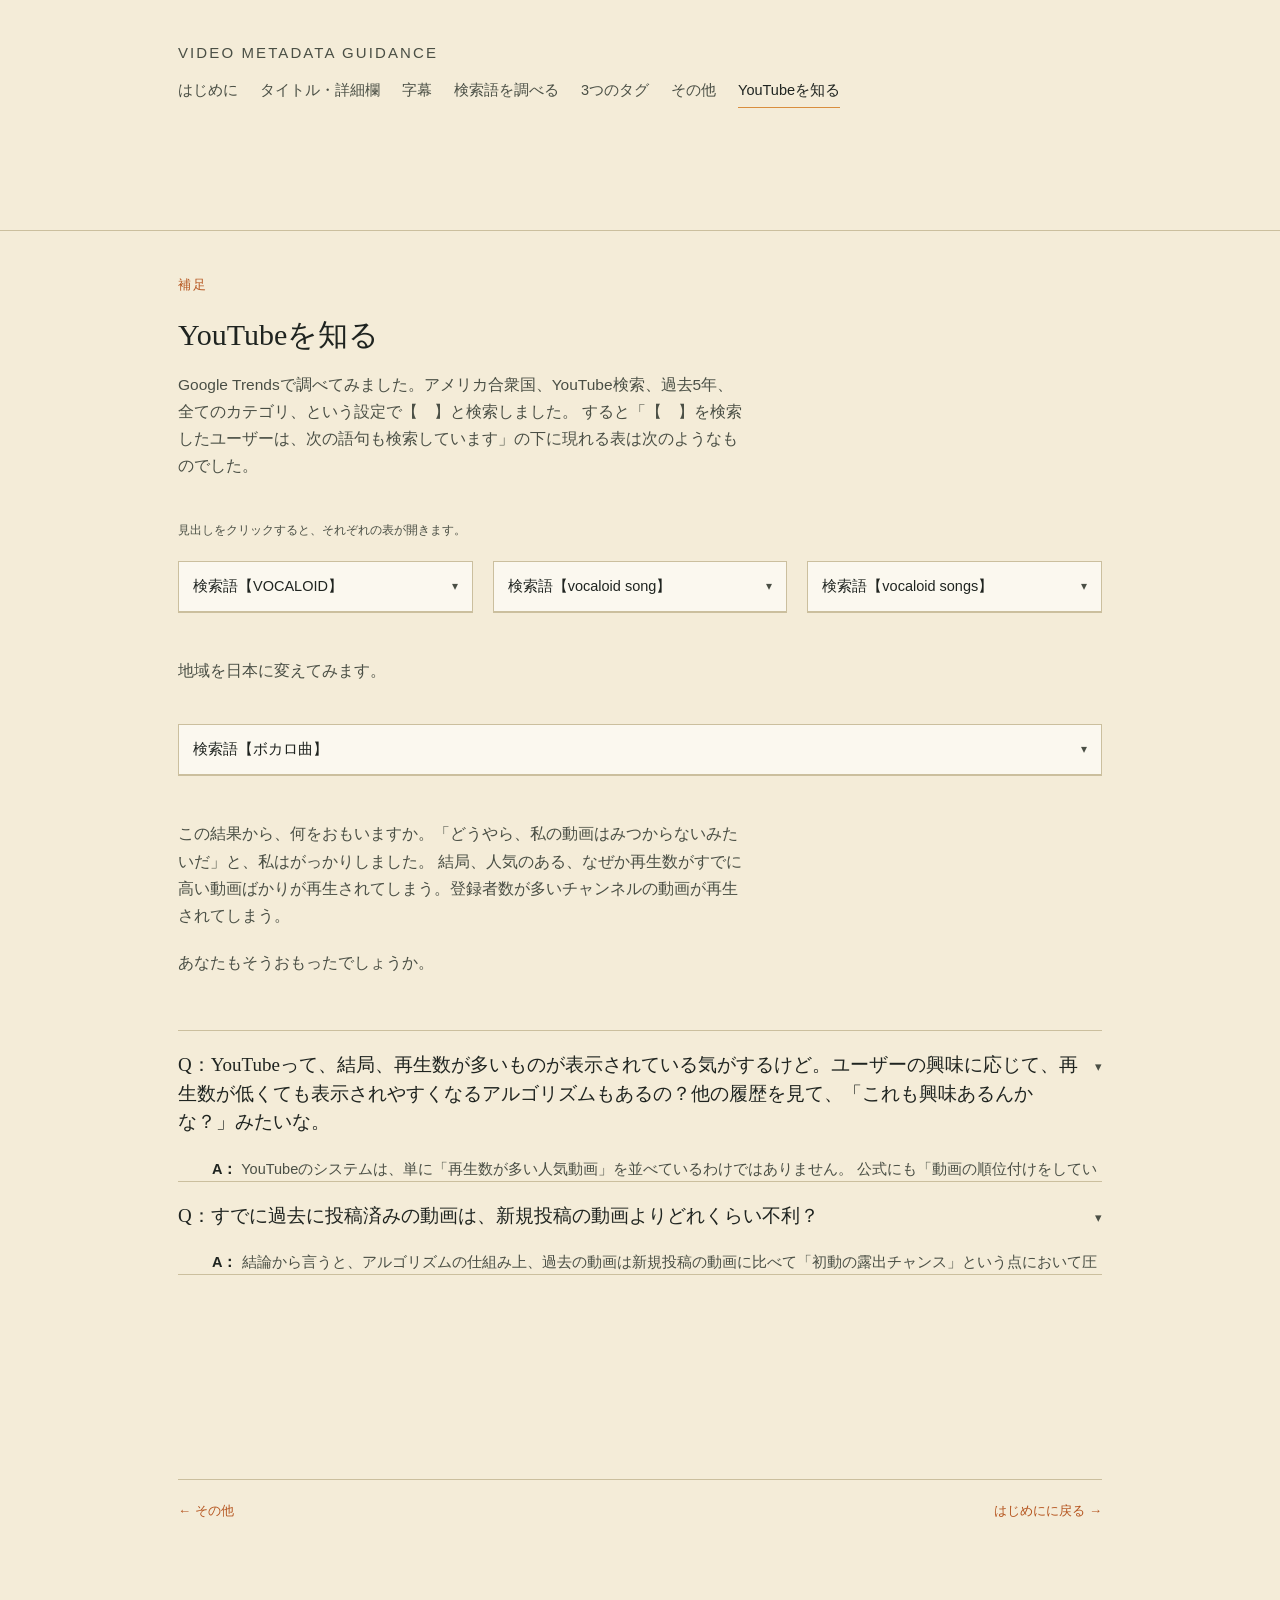
==== commit e02f49d3: "Add files via upload" ====
--- a/algorithm.html
+++ b/algorithm.html
@@ -339,63 +339,219 @@
             具体的に、再生数が少なくてもあなたの画面に表示される仕組みや、裏側のアルゴリズムは以下の通りです。
           </p>
 
-          <p style="color:var(--ink); font-weight:500; margin-top:20px;">① 2段階の選考（候補生成とランキング）</p>
+          <div class="qa-block">
+            <div class="qa-item" data-open="false" id="qa-num-1">
+              <button class="qa-trigger" data-target="qa-num-1">
+                <span class="qa-mark">①</span>
+                <span class="qa-label">2段階の選考（候補生成とランキング）</span>
+                <span class="qa-caret">▾</span>
+              </button>
+              <div class="qa-body">
+                <div class="qa-body-inner">
+                  <p>
+                    YouTubeのアルゴリズムは、動画を選ぶ際に大きく2つのステップを踏んでいます。<sup>[1]</sup>
+                  </p>
+                  <p>
+                    <strong style="color:var(--ink);">ステップ1：候補生成（Candidate Generation）</strong><br>
+                    膨大な動画（数百万本以上）の中から、あなたの「視聴履歴」「検索履歴」、さらに「あなたと似た視聴傾向を持つ他のユーザーの動き」をAIが分析します。
+                    ここで「この人はこれも興味あるんじゃないか？」という動画が数百本まで絞り込まれます。
+                    この段階では、再生数の多さは関係なく、趣味嗜好のマッチ度が最優先されます。<sup>[1]</sup>
+                  </p>
+                  <p>
+                    <strong style="color:var(--ink);">ステップ2：ランキング（Ranking）</strong><br>
+                    絞り込まれた数百本の中で、最終的な表示順位（おすすめの上位に置くかなど）を決めます。
+                    ここで初めて「クリック率」や「視聴維持率（どれだけ長く見られているか）」といった動画のパフォーマンスが加味されます。<sup>[1]</sup>
+                  </p>
+                  <p>
+                    つまり、ステップ1の時点であなたの興味にドンピシャであれば、再生数が100回や200回といった生まれたての動画でも、あなたのおすすめ画面（ホーム画面）の候補にしっかりと残ります。
+                  </p>
+                </div>
+              </div>
+            </div>
+
+            <div class="qa-item" data-open="false" id="qa-num-2">
+              <button class="qa-trigger" data-target="qa-num-2">
+                <span class="qa-mark">②</span>
+                <span class="qa-label">「これも興味あるかも？」を予測する仕組み</span>
+                <span class="qa-caret">▾</span>
+              </button>
+              <div class="qa-body">
+                <div class="qa-body-inner">
+                  <p>
+                    質問にある「他の履歴を見て連想する」ような動きは、協調フィルタリング（Collaborative Filtering）やディープラーニングといったAI技術によって行われています。
+                  </p>
+                  <p>
+                    <strong style="color:var(--ink);">ジャンルが違ってもおすすめされる理由</strong><br>
+                    例えば、あなたが普段「ガジェットのレビュー動画」と「ソロキャンプの動画」をよく見ているとします。
+                    するとAIは、「ガジェット好きとキャンプ好きの人は、実は『自作の軽キャンピングカー動画』もよく見ているな」という隠れた共通パターンを学習します。
+                  </p>
+                  <p>
+                    <strong style="color:var(--ink);">ニッチな動画の拾い上げ</strong><br>
+                    たとえその『軽キャンピングカー動画』の再生数が数十回しかなくても、あなたの過去の視聴履歴の組み合わせから「この人なら高確率で興味を持つ」とAIが判断すれば、ピンポイントであなたのおすすめに浮上してきます。
+                  </p>
+                </div>
+              </div>
+            </div>
+
+            <div class="qa-item" data-open="false" id="qa-num-3">
+              <button class="qa-trigger" data-target="qa-num-3">
+                <span class="qa-mark">③</span>
+                <span class="qa-label">なぜ「結局、再生数が多いもの」に見えるのか？</span>
+                <span class="qa-caret">▾</span>
+              </button>
+              <div class="qa-body">
+                <div class="qa-body-inner">
+                  <p>
+                    それでも再生数が多い動画ばかりが目につくのには、以下の理由があります。
+                  </p>
+                  <p>
+                    <strong style="color:var(--ink);">ホーム画面と「次の動画（関連動画）」の違い</strong><br>
+                    YouTubeの公式解説によると、ホーム画面は「あなたの好みの履歴」を最も重視して動画を集めますが、
+                    動画を再生している横に出てくる「次の動画（関連動画）」は、今見ている動画と関連性が高く、かつ「みんなが次によく見ている（＝再生数や満足度が高い）動画」が選ばれやすい傾向があります。
+                  </p>
+                  <p>
+                    <strong style="color:var(--ink);">打率の高さ（クリック率）</strong><br>
+                    再生数が多い動画は、サムネイルの魅力やテーマの普遍性が高く、多くの人が思わずクリックしてしまう「万人受けする要素」を持っています。
+                    そのため、AIが小規模な動画を提案してくれていても、無意識にスルーしてしまい、結果的に大ヒット動画ばかりが記憶に残るという心理的な側面もあります。
+                  </p>
+                </div>
+              </div>
+            </div>
+
+            <div class="qa-item" data-open="false" id="qa-num-4">
+              <button class="qa-trigger" data-target="qa-num-4">
+                <span class="qa-mark">④</span>
+                <span class="qa-label">探索（Exploration）アルゴリズム</span>
+                <span class="qa-caret">▾</span>
+              </button>
+              <div class="qa-body">
+                <div class="qa-body-inner">
+                  <p>
+                    YouTubeの推薦システムには、ユーザーが同じような動画ばかり見て飽きるのを防ぐため、意図的に「新しい出会いを提供する（探索：Exploration）」ロジックが組み込まれています。
+                  </p>
+                  <p>
+                    <strong style="color:var(--ink);">フィルターバブルの破壊</strong><br>
+                    普段の視聴傾向から少しだけ外れた、あるいは同じジャンルでも「まだあなたが一度も見たことがない、再生数の少ないチャンネル」の動画を、ホーム画面のスクロールの途中にポツンと混ぜて表示させます。
+                    これは、ユーザーの潜在的な新しい興味を開拓するためのアルゴリズム的な「実験」です。
+                  </p>
+                </div>
+              </div>
+            </div>
+          </div>
+
+        </div>
+      </div>
+    </div>
+
+    <div class="acc-item" data-open="false" id="acc-2">
+      <button class="acc-trigger" data-target="acc-2">
+        <span class="acc-head">
+          <span class="acc-title">Q：すでに過去に投稿済みの動画は、新規投稿の動画よりどれくらい不利？</span>
+          <span class="acc-caret">▾</span>
+        </span>
+      </button>
+      <div class="acc-body">
+        <div class="acc-body-inner">
+
           <p>
-            YouTubeのアルゴリズムは、動画を選ぶ際に大きく2つのステップを踏んでいます。<sup>[1]</sup>
+            <strong style="color:var(--ink);">A：</strong>
+            結論から言うと、アルゴリズムの仕組み上、過去の動画は新規投稿の動画に比べて「初動の露出チャンス」という点において圧倒的に不利です。
           </p>
           <p>
-            <strong style="color:var(--ink);">ステップ1：候補生成（Candidate Generation）</strong><br>
-            膨大な動画（数百万本以上）の中から、あなたの「視聴履歴」「検索履歴」、さらに「あなたと似た視聴傾向を持つ他のユーザーの動き」をAIが分析します。
-            ここで「この人はこれも興味あるんじゃないか？」という動画が数百本まで絞り込まれます。
-            この段階では、再生数の多さは関係なく、趣味嗜好のマッチ度が最優先されます。<sup>[1]</sup>
+            ただし、動画のテーマによっては時間が経ってから化ける「エバーグリーン（不朽）の強み」もあり、完全に不利一択というわけではありません。
           </p>
           <p>
-            <strong style="color:var(--ink);">ステップ2：ランキング（Ranking）</strong><br>
-            絞り込まれた数百本の中で、最終的な表示順位（おすすめの上位に置くかなど）を決めます。
-            ここで初めて「クリック率」や「視聴維持率（どれだけ長く見られているか）」といった動画のパフォーマンスが加味されます。<sup>[1]</sup>
+            具体的にどれくらい、なぜ不利なのか、その裏側にあるアルゴリズムの格差を解説します。
           </p>
-          <p>
-            つまり、ステップ1の時点であなたの興味にドンピシャであれば、再生数が100回や200回といった生まれたての動画でも、あなたのおすすめ画面（ホーム画面）の候補にしっかりと残ります。
-          </p>
-
-          <p style="color:var(--ink); font-weight:500; margin-top:20px;">② 「これも興味あるかも？」を予測する仕組み</p>
-          <p>
-            質問にある「他の履歴を見て連想する」ような動きは、協調フィルタリング（Collaborative Filtering）やディープラーニングといったAI技術によって行われています。
-          </p>
-          <p>
-            <strong style="color:var(--ink);">ジャンルが違ってもおすすめされる理由</strong><br>
-            例えば、あなたが普段「ガジェットのレビュー動画」と「ソロキャンプの動画」をよく見ているとします。
-            するとAIは、「ガジェット好きとキャンプ好きの人は、実は『自作の軽キャンピングカー動画』もよく見ているな」という隠れた共通パターンを学習します。
-          </p>
-          <p>
-            <strong style="color:var(--ink);">ニッチな動画の拾い上げ</strong><br>
-            たとえその『軽キャンピングカー動画』の再生数が数十回しかなくても、あなたの過去の視聴履歴の組み合わせから「この人なら高確率で興味を持つ」とAIが判断すれば、ピンポイントであなたのおすすめに浮上してきます。
-          </p>
-
-          <p style="color:var(--ink); font-weight:500; margin-top:20px;">③ なぜ「結局、再生数が多いもの」に見えるのか？</p>
-          <p>
-            それでも再生数が多い動画ばかりが目につくのには、以下の理由があります。
-          </p>
-          <p>
-            <strong style="color:var(--ink);">ホーム画面と「次の動画（関連動画）」の違い</strong><br>
-            YouTubeの公式解説によると、ホーム画面は「あなたの好みの履歴」を最も重視して動画を集めますが、
-            動画を再生している横に出てくる「次の動画（関連動画）」は、今見ている動画と関連性が高く、かつ「みんなが次によく見ている（＝再生数や満足度が高い）動画」が選ばれやすい傾向があります。
-          </p>
-          <p>
-            <strong style="color:var(--ink);">打率の高さ（クリック率）</strong><br>
-            再生数が多い動画は、サムネイルの魅力やテーマの普遍性が高く、多くの人が思わずクリックしてしまう「万人受けする要素」を持っています。
-            そのため、AIが小規模な動画を提案してくれていても、無意識にスルーしてしまい、結果的に大ヒット動画ばかりが記憶に残るという心理的な側面もあります。
-          </p>
-
-          <p style="color:var(--ink); font-weight:500; margin-top:20px;">④ 探索（Exploration）アルゴリズム</p>
-          <p>
-            YouTubeの推薦システムには、ユーザーが同じような動画ばかり見て飽きるのを防ぐため、意図的に「新しい出会いを提供する（探索：Exploration）」ロジックが組み込まれています。
-          </p>
-          <p>
-            <strong style="color:var(--ink);">フィルターバブルの破壊</strong><br>
-            普段の視聴傾向から少しだけ外れた、あるいは同じジャンルでも「まだあなたが一度も見たことがない、再生数の少ないチャンネル」の動画を、ホーム画面のスクロールの途中にポツンと混ぜて表示させます。
-            これは、ユーザーの潜在的な新しい興味を開拓するためのアルゴリズム的な「実験」です。
-          </p>
+
+          <div class="qa-block">
+            <div class="qa-item" data-open="false" id="qa-num-5">
+              <button class="qa-trigger" data-target="qa-num-5">
+                <span class="qa-mark">①</span>
+                <span class="qa-label">新規動画 vs 過去動画の「格差」</span>
+                <span class="qa-caret">▾</span>
+              </button>
+              <div class="qa-body">
+                <div class="qa-body-inner">
+                  <p>
+                    YouTubeのシステムには、新しい動画を優遇する明確な「新鮮度（Freshness）バイアス」が存在します。
+                  </p>
+                  <p>
+                    <strong style="color:var(--ink);">初動のインプレッション（表示回数）は10倍以上の差</strong><br>
+                    新規動画が投稿されると、アルゴリズムは最初の24時間〜72時間、その動画が「世の中に受けるか」を試すために、登録者や興味のありそうなユーザーへ強制的に露出（サンプリング）させます。
+                    過去の動画にはこの「ご祝儀期間」がないため、ただ置いておくだけでは新規動画の10分の1も表示されません。
+                  </p>
+                  <p>
+                    <strong style="color:var(--ink);">通知とタイムラインの優先度</strong><br>
+                    新規動画は登録者に「通知」がいき、ホーム画面の最上部に乗りやすいですが、過去の動画は「スクロールしてかなり下に行かないと表示されない」または「関連動画の端にひっそり出る」だけになりがちです。
+                  </p>
+                </div>
+              </div>
+            </div>
+
+            <div class="qa-item" data-open="false" id="qa-num-6">
+              <button class="qa-trigger" data-target="qa-num-6">
+                <span class="qa-mark">②</span>
+                <span class="qa-label">過去の動画が不利になる「3つの呪縛」</span>
+                <span class="qa-caret">▾</span>
+              </button>
+              <div class="qa-body">
+                <div class="qa-body-inner">
+                  <p>
+                    過去の動画が動かなくなるのは、時間経過以外にもアルゴリズムが学習を終えてしまっていることが原因です。
+                  </p>
+                  <p>
+                    <strong style="color:var(--ink);">「死にステータス」の固定化</strong><br>
+                    過去に投稿した際、クリック率（CTR）が2%だったり、視聴維持率が低かったりした場合、アルゴリズムは「この動画は需要がない」というラベル（評価）を確定させています。
+                    AIが一度ダメだと判定した動画を、もう一度テスト表示させるハードルは非常に高いです。
+                  </p>
+                  <p>
+                    <strong style="color:var(--ink);">トレンド・鮮度の風化</strong><br>
+                    ニュース、ゲームのアップデート情報、ガジェットレビューなどは、時間が経つとユーザーの検索自体がなくなるため、アルゴリズムもおすすめに載せるのを完全にやめてしまいます。
+                  </p>
+                  <p>
+                    <strong style="color:var(--ink);">サムネイルや動画規格の陳腐化</strong><br>
+                    YouTubeのトレンド（サムネイルのデザイン、テンポ感など）は1〜2年で激変します。
+                    過去の動画は、今のユーザーの「思わずクリックしたくなる基準」から外れていることが多く、AIがおすすめしてもクリックされずに評価が下がり続けます。
+                  </p>
+                </div>
+              </div>
+            </div>
+
+            <div class="qa-item" data-open="false" id="qa-num-7">
+              <button class="qa-trigger" data-target="qa-num-7">
+                <span class="qa-mark">③</span>
+                <span class="qa-label">ただし「大逆転（バイラル）」が起きる例外</span>
+                <span class="qa-caret">▾</span>
+              </button>
+              <div class="qa-body">
+                <div class="qa-body-inner">
+                  <p>
+                    不利な過去動画ですが、特定の条件が揃うと、年単位の時間を経て急に何百万回も再生される「遅咲き現象」が起きます。これは以下のアルゴリズムが発動するためです。
+                  </p>
+                  <table class="kw-table" style="margin-top:12px;">
+                    <thead>
+                      <tr><th style="width:34%;">逆転が起きるケース</th><th>アルゴリズムの動き</th></tr>
+                    </thead>
+                    <tbody>
+                      <tr>
+                        <td>世間のトレンドが追いついた</td>
+                        <td>世間で特定のニュースや映画、バズワードが流行した際、過去動画の「タイトルや中身」がそのキーワードに合致すると、AIが「埋もれていた最適解」として一気に引き上げます。</td>
+                      </tr>
+                      <tr>
+                        <td>別の動画がバズった（導線）</td>
+                        <td>あなたが新しく出した動画が大バズりした場合、AIは「このチャンネルの他の動画も、今の視聴者に合うのでは？」と、過去の動画を数日〜数週間かけてテスト表示し始めます。</td>
+                      </tr>
+                      <tr>
+                        <td>普遍的なテーマ（エバーグリーン）</td>
+                        <td>「料理の基本」「ギターのFコードの抑え方」「特定の観光地紹介」などは、5年前の動画でも検索経由で安定して見られ続けます。評価が維持されていれば、検索アルゴリズムがずっと優遇してくれます。</td>
+                      </tr>
+                    </tbody>
+                  </table>
+                </div>
+              </div>
+            </div>
+          </div>
 
         </div>
       </div>
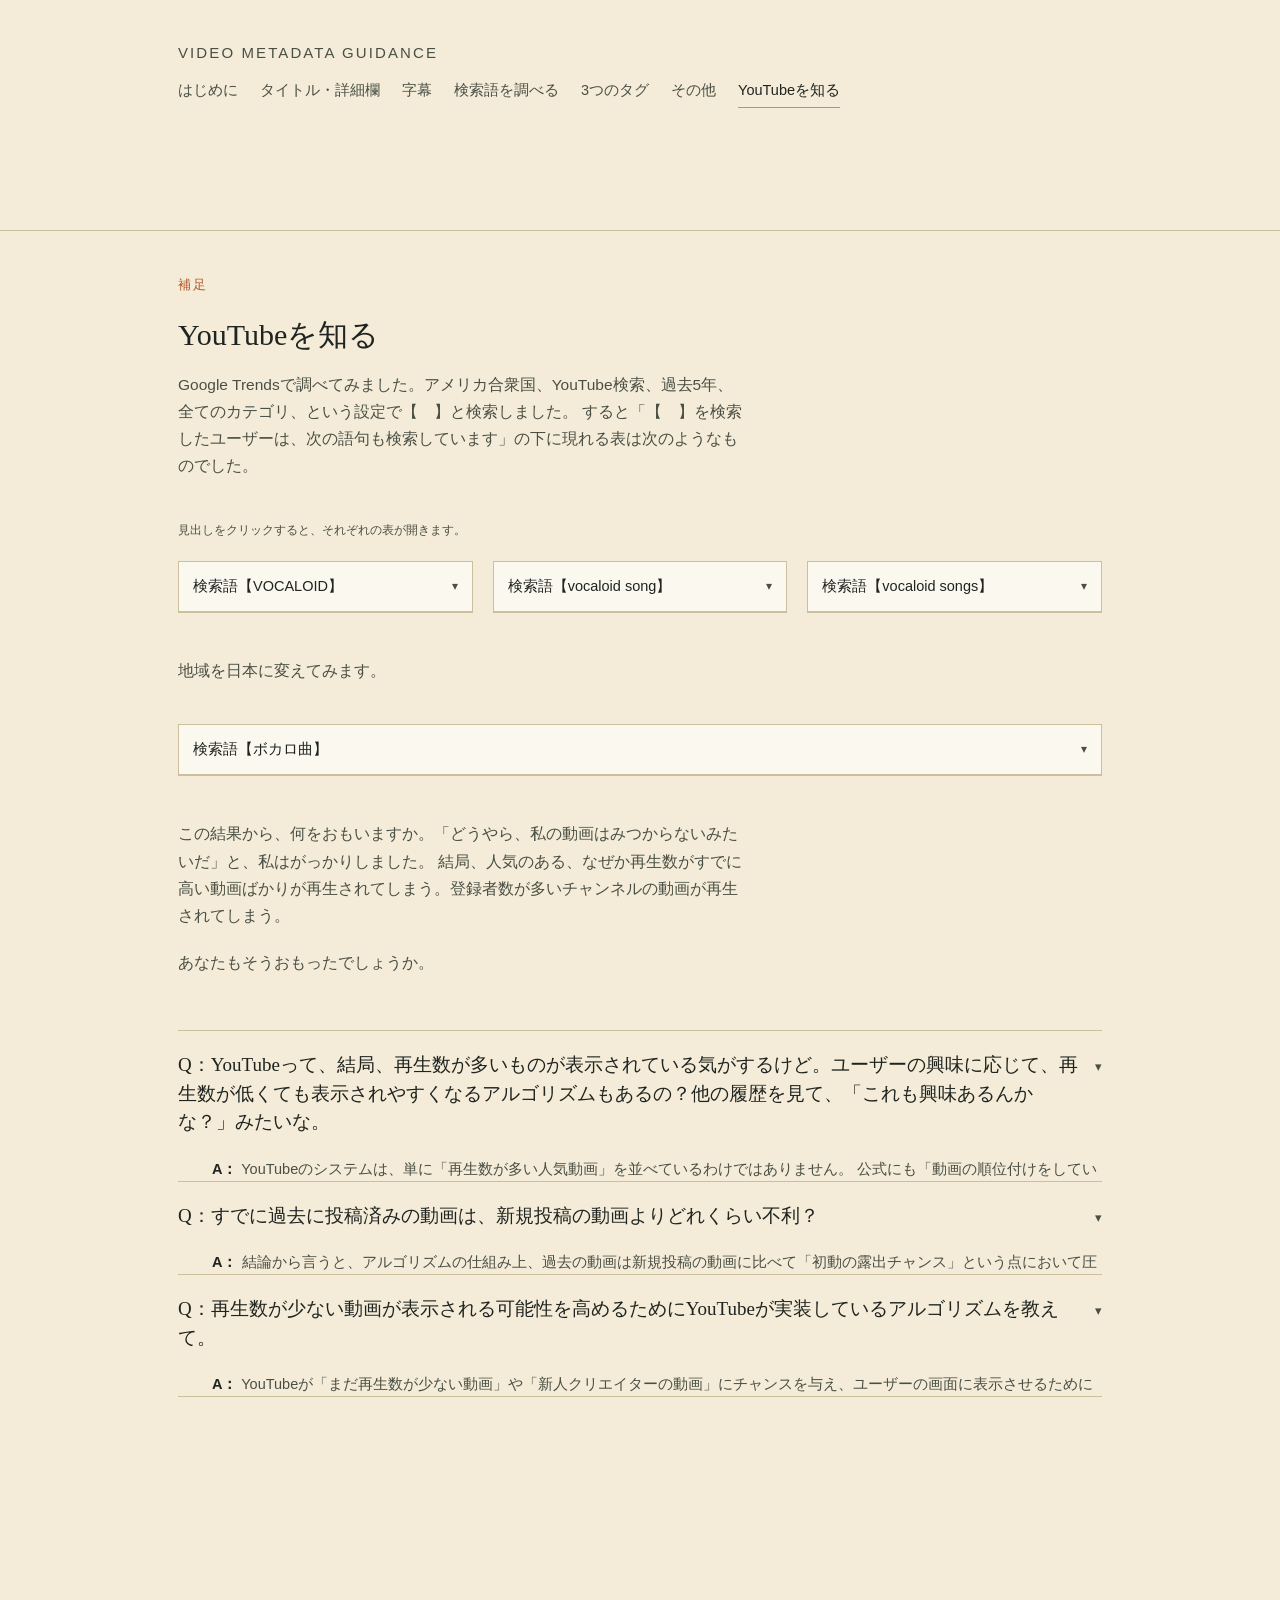
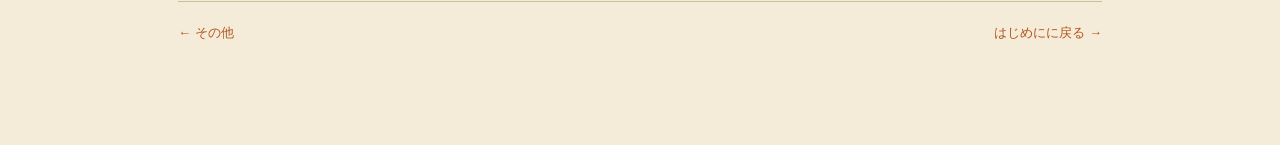
==== commit 5f293648: "Add files via upload" ====
--- a/algorithm.html
+++ b/algorithm.html
@@ -417,26 +417,6 @@
                 </div>
               </div>
             </div>
-
-            <div class="qa-item" data-open="false" id="qa-num-4">
-              <button class="qa-trigger" data-target="qa-num-4">
-                <span class="qa-mark">④</span>
-                <span class="qa-label">探索（Exploration）アルゴリズム</span>
-                <span class="qa-caret">▾</span>
-              </button>
-              <div class="qa-body">
-                <div class="qa-body-inner">
-                  <p>
-                    YouTubeの推薦システムには、ユーザーが同じような動画ばかり見て飽きるのを防ぐため、意図的に「新しい出会いを提供する（探索：Exploration）」ロジックが組み込まれています。
-                  </p>
-                  <p>
-                    <strong style="color:var(--ink);">フィルターバブルの破壊</strong><br>
-                    普段の視聴傾向から少しだけ外れた、あるいは同じジャンルでも「まだあなたが一度も見たことがない、再生数の少ないチャンネル」の動画を、ホーム画面のスクロールの途中にポツンと混ぜて表示させます。
-                    これは、ユーザーの潜在的な新しい興味を開拓するためのアルゴリズム的な「実験」です。
-                  </p>
-                </div>
-              </div>
-            </div>
           </div>
 
         </div>
@@ -557,6 +537,118 @@
       </div>
     </div>
 
+    <div class="acc-item" data-open="false" id="acc-3">
+      <button class="acc-trigger" data-target="acc-3">
+        <span class="acc-head">
+          <span class="acc-title">Q：再生数が少ない動画が表示される可能性を高めるためにYouTubeが実装しているアルゴリズムを教えて。</span>
+          <span class="acc-caret">▾</span>
+        </span>
+      </button>
+      <div class="acc-body">
+        <div class="acc-body-inner">
+
+          <p>
+            <strong style="color:var(--ink);">A：</strong>
+            YouTubeが「まだ再生数が少ない動画」や「新人クリエイターの動画」にチャンスを与え、ユーザーの画面に表示させるために実装しているシステムやアルゴリズムの仕組みは、主に以下の4つのアプローチに基づいています。
+          </p>
+
+          <div class="qa-block">
+            <div class="qa-item" data-open="false" id="qa-num-8">
+              <button class="qa-trigger" data-target="qa-num-8">
+                <span class="qa-mark">①</span>
+                <span class="qa-label">新着動画のブースト（Freshness &amp; Cold Start対策）</span>
+                <span class="qa-caret">▾</span>
+              </button>
+              <div class="qa-body">
+                <div class="qa-body-inner">
+                  <p>
+                    YouTubeには、投稿されたばかりの動画や、再生数がまだない動画をシステムが自動的に評価するための仕組み（コールドスタート対策）が組み込まれています。
+                  </p>
+                  <p>
+                    <strong style="color:var(--ink);">サンプリング（お試し表示）</strong><br>
+                    動画が投稿されると、アルゴリズムはその動画のメタデータ（タイトル、説明欄、タグ）を分析し、興味を持ちそうなごく少数のユーザーのホーム画面に意図的にテスト表示します。
+                  </p>
+                  <p>
+                    <strong style="color:var(--ink);">初期エンゲージメントの測定</strong><br>
+                    この「お試し表示」された枠で、ユーザーがどれくらいクリックしたか（クリック率）、どれくらい長く見たか（視聴維持率）を測定します。
+                    ここで少ない再生数ながらも良い数値が出ると、さらに広い範囲のユーザーへおすすめされるようになります。
+                  </p>
+                </div>
+              </div>
+            </div>
+
+            <div class="qa-item" data-open="false" id="qa-num-9">
+              <button class="qa-trigger" data-target="qa-num-9">
+                <span class="qa-mark">②</span>
+                <span class="qa-label">視聴満足度（ユーザーサーベイ）の重視</span>
+                <span class="qa-caret">▾</span>
+              </button>
+              <div class="qa-body">
+                <div class="qa-body-inner">
+                  <p>
+                    YouTubeは数年前から、単なる「再生回数」や「総再生時間」よりも「視聴者の満足度（Satisfaction）」を最優先するアルゴリズムへと移行しています。
+                  </p>
+                  <p>
+                    <strong style="color:var(--ink);">アンケートのフィードバック</strong><br>
+                    動画の視聴後に「この動画はいかがでしたか？」という5つ星の評価アンケートが表示されることがあります。
+                  </p>
+                  <p>
+                    <strong style="color:var(--ink);">再生数が少なくても勝てる理由</strong><br>
+                    たとえ再生数が100回しかなくても、見た人の多くが「5つ星」をつけたり、高評価や好意的なコメントを残したり、SNSに共有（シェア）したりすると、アルゴリズムはそれを「非常に質が高い動画」と判断します。
+                    これにより、同じジャンルに興味を持つ他のユーザーへの表示確率が飛躍的に高まります。
+                  </p>
+                </div>
+              </div>
+            </div>
+
+            <div class="qa-item" data-open="false" id="qa-num-10">
+              <button class="qa-trigger" data-target="qa-num-10">
+                <span class="qa-mark">③</span>
+                <span class="qa-label">トピックベースのレコメンデーション</span>
+                <span class="qa-caret">▾</span>
+              </button>
+              <div class="qa-body">
+                <div class="qa-body-inner">
+                  <p>
+                    アルゴリズムは、動画を「チャンネルの大きさ（登録者数や知名度）」ではなく、「動画単体のトピック（中身）」で評価する仕組みを強化しています。
+                  </p>
+                  <p>
+                    <strong style="color:var(--ink);">ディープラーニングによる動画解析</strong><br>
+                    AIが動画の音声（自動生成字幕）や映像フレームを解析し、「何について語られている動画か」を正確に把握します。
+                  </p>
+                  <p>
+                    <strong style="color:var(--ink);">超特化型（ニッチ）な需要のマッチング</strong><br>
+                    あなたが過去に「非常にマイナーな趣味」や「特定の型番のガジェット」について検索・視聴していた場合、アルゴリズムは登録者数が数人のチャンネルが作った動画であっても、トピックが完全に一致していれば「今、このユーザーが最も求めている情報」として最優先で表示させます。
+                  </p>
+                </div>
+              </div>
+            </div>
+
+            <div class="qa-item" data-open="false" id="qa-num-11">
+              <button class="qa-trigger" data-target="qa-num-11">
+                <span class="qa-mark">④</span>
+                <span class="qa-label">探索（Exploration）アルゴリズム</span>
+                <span class="qa-caret">▾</span>
+              </button>
+              <div class="qa-body">
+                <div class="qa-body-inner">
+                  <p>
+                    YouTubeの推薦システムには、ユーザーが同じような動画ばかり見て飽きるのを防ぐため、意図的に「新しい出会いを提供する（探索：Exploration）」ロジックが組み込まれています。
+                  </p>
+                  <p>
+                    <strong style="color:var(--ink);">フィルターバブルの破壊</strong><br>
+                    普段の視聴傾向から少しだけ外れた、あるいは同じジャンルでも「まだあなたが一度も見たことがない、再生数の少ないチャンネル」の動画を、ホーム画面のスクロールの途中にポツンと混ぜて表示させます。
+                    これは、ユーザーの潜在的な新しい興味を開拓するためのアルゴリズム的な「実験」です。
+                  </p>
+                </div>
+              </div>
+            </div>
+          </div>
+
+        </div>
+      </div>
+    </div>
+
   </div>
 
 </div>
